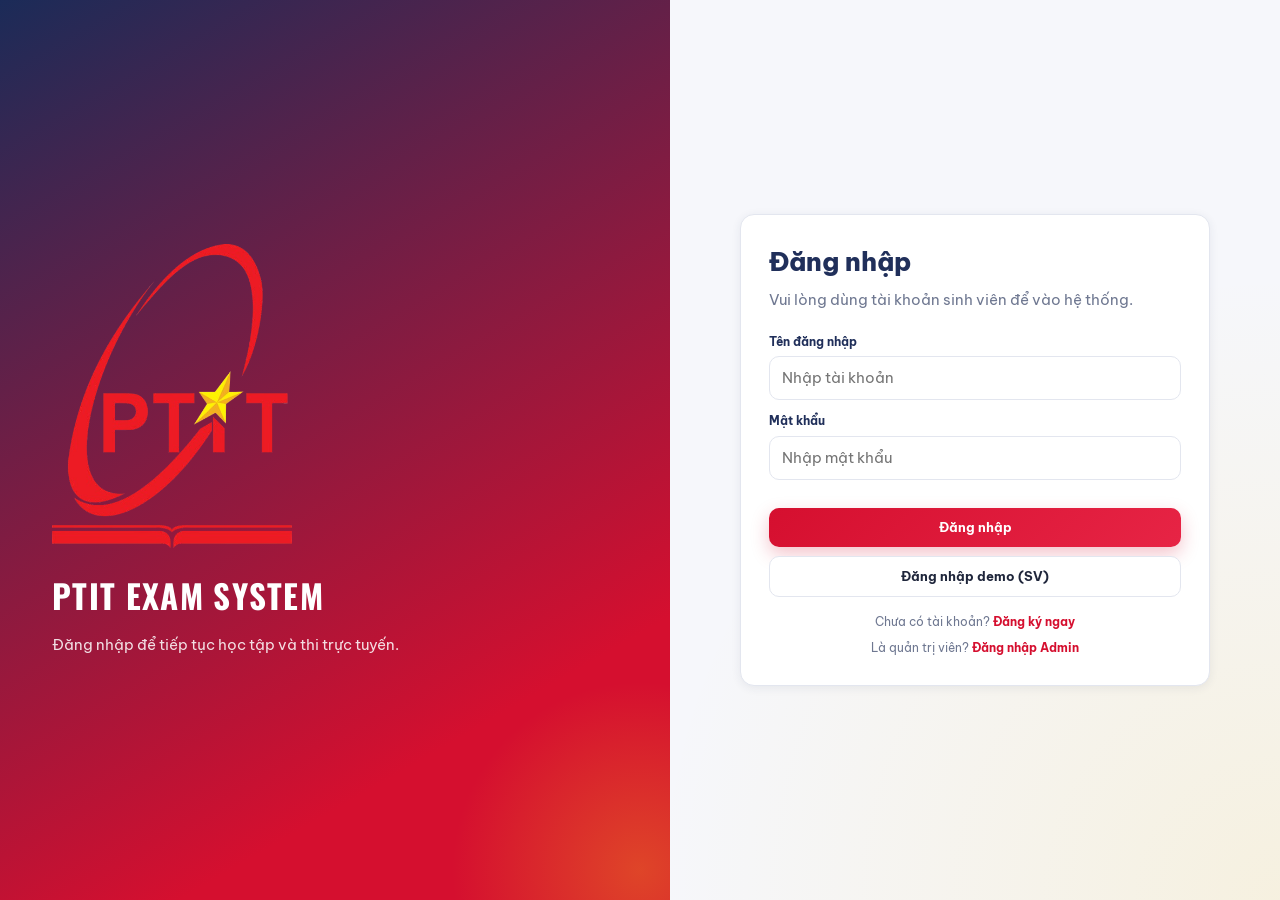
==== index.html @ 9a4d94da "first project" ====
﻿<!DOCTYPE html>
<html lang="vi">
<head>
  <meta charset="UTF-8" />
  <meta name="viewport" content="width=device-width, initial-scale=1.0" />
  <title>PTIT Exam - Đăng nhập</title>
  <link rel="preconnect" href="https://fonts.googleapis.com" />
  <link rel="preconnect" href="https://fonts.gstatic.com" crossorigin />
  <link href="https://fonts.googleapis.com/css2?family=Be+Vietnam+Pro:wght@300;400;500;600;700;800&family=Oswald:wght@500;700&display=swap" rel="stylesheet" />
  <link rel="stylesheet" href="assets/css/base.css" />
  <link rel="stylesheet" href="assets/css/components.css" />
  <link rel="stylesheet" href="assets/css/auth.css" />
</head>
<body>
  <div class="auth-wrap">
    <aside class="auth-brand">
      <img src="assets/images/ptit.png" alt="PTIT" class="brand-logo" />
      <h1>PTIT EXAM SYSTEM</h1>
      <p>Đăng nhập để tiếp tục học tập và thi trực tuyến.</p>
    </aside>

    <main class="auth-form">
      <section class="card auth-card">
        <h2>Đăng nhập</h2>
        <p class="subtitle">Vui lòng dùng tài khoản sinh viên để vào hệ thống.</p>

        <form id="login-form" class="form-grid" novalidate>
          <div class="field" id="field-login-user">
            <label class="form-label" for="login-user">Tên đăng nhập</label>
            <input class="form-control" id="login-user" type="text" placeholder="Nhập tài khoản" />
            <div class="form-error">Vui lòng nhập tên đăng nhập.</div>
          </div>
          <div class="field" id="field-login-pass">
            <label class="form-label" for="login-pass">Mật khẩu</label>
            <input class="form-control" id="login-pass" type="password" placeholder="Nhập mật khẩu" />
            <div class="form-error">Vui lòng nhập mật khẩu.</div>
          </div>
          <div class="auth-rows">
            <button class="btn btn-primary btn-full" type="submit">Đăng nhập</button>
            <button class="btn btn-outline btn-full" id="btn-demo-student" type="button">Đăng nhập demo (SV)</button>
          </div>
        </form>

        <p class="auth-footnote">
          Chưa có tài khoản? <a href="register.html">Đăng ký ngay</a>
        </p>
        <p class="auth-footnote" style="margin-top: 8px;">
          Là quản trị viên? <a href="admin/login.html">Đăng nhập Admin</a>
        </p>
      </section>
    </main>
  </div>

  <script type="module" src="assets/js/pages/login-page.js"></script>
</body>
</html>
---- assets/css/base.css ----
﻿:root {
  --ptit-red: #d50f2f;
  --ptit-red-dark: #ad0b26;
  --ptit-red-soft: #fde8ec;
  --ptit-gold: #f5c119;
  --ptit-gold-dark: #cc9f10;
  --ptit-ink: #1d2238;
  --ptit-navy: #202f5a;
  --bg-page: #f6f7fb;
  --bg-panel: #ffffff;
  --text-main: #1f263b;
  --text-muted: #6f7891;
  --border: #e3e6ef;
  --success: #16a34a;
  --warning: #d97706;
  --danger: #dc2626;
  --radius-sm: 10px;
  --radius-md: 14px;
  --radius-lg: 20px;
  --shadow-sm: 0 2px 10px rgba(32, 47, 90, 0.08);
  --shadow-md: 0 8px 28px rgba(32, 47, 90, 0.14);
}

*,
*::before,
*::after {
  box-sizing: border-box;
}

html,
body {
  margin: 0;
  padding: 0;
}

html {
  font-size: 15px;
  scroll-behavior: smooth;
}

body {
  font-family: 'Be Vietnam Pro', 'Segoe UI', sans-serif;
  color: var(--text-main);
  background:
    radial-gradient(circle at 0 0, rgba(213, 15, 47, 0.08), transparent 35%),
    radial-gradient(circle at 100% 100%, rgba(245, 193, 25, 0.12), transparent 40%),
    var(--bg-page);
  min-height: 100vh;
  line-height: 1.45;
}

a {
  color: inherit;
}

img {
  max-width: 100%;
  display: block;
}

h1,
h2,
h3,
h4,
p {
  margin: 0;
}

input,
select,
textarea,
button {
  font: inherit;
}

.container {
  width: min(1200px, 94vw);
  margin: 0 auto;
}

.page-title {
  font-size: 1.8rem;
  color: var(--ptit-navy);
  font-weight: 800;
}

.page-subtitle {
  margin-top: 6px;
  color: var(--text-muted);
  font-size: 0.92rem;
}

.topbar {
  height: 70px;
  background: linear-gradient(90deg, #182750 0%, #d50f2f 85%);
  color: #fff;
  display: flex;
  align-items: center;
  justify-content: space-between;
  padding: 0 24px;
  box-shadow: var(--shadow-md);
  position: sticky;
  top: 0;
  z-index: 40;
}

.logo-row {
  display: flex;
  align-items: center;
  gap: 10px;
}

.logo-row img {
  height: 42px;
  width: auto;
  object-fit: contain;
}

.logo-row strong {
  font-family: 'Oswald', sans-serif;
  letter-spacing: 0.04em;
  font-size: 1.12rem;
}

.main-area {
  padding: 30px 0 50px;
}

.form-label {
  display: block;
  font-size: 0.82rem;
  font-weight: 700;
  color: var(--ptit-navy);
  margin-bottom: 6px;
}

.form-control {
  width: 100%;
  border: 1.5px solid var(--border);
  border-radius: var(--radius-sm);
  padding: 10px 12px;
  background: #fff;
  color: var(--text-main);
  outline: none;
  transition: border-color 0.2s ease, box-shadow 0.2s ease;
}

.form-control:focus {
  border-color: var(--ptit-red);
  box-shadow: 0 0 0 3px rgba(213, 15, 47, 0.14);
}

.form-error {
  font-size: 0.76rem;
  color: var(--danger);
  margin-top: 5px;
  display: none;
}

.field.error .form-control {
  border-color: var(--danger);
}

.field.error .form-error {
  display: block;
}

@media (max-width: 900px) {
  .page-title {
    font-size: 1.45rem;
  }

  .topbar {
    padding: 0 14px;
  }
}
---- assets/css/components.css ----
﻿.btn {
  border: 0;
  cursor: pointer;
  border-radius: 10px;
  font-weight: 700;
  font-size: 0.88rem;
  padding: 10px 16px;
  display: inline-flex;
  align-items: center;
  justify-content: center;
  gap: 7px;
  transition: transform 0.18s ease, box-shadow 0.2s ease, background-color 0.2s ease;
  text-decoration: none;
}

.btn:hover {
  transform: translateY(-1px);
}

.btn:disabled {
  opacity: 0.55;
  cursor: not-allowed;
  transform: none;
}

.btn-primary {
  color: #fff;
  background: linear-gradient(135deg, var(--ptit-red) 0%, #e72445 100%);
  box-shadow: 0 7px 18px rgba(213, 15, 47, 0.25);
}

.btn-primary:hover {
  background: linear-gradient(135deg, var(--ptit-red-dark) 0%, var(--ptit-red) 100%);
}

.btn-outline {
  border: 1.4px solid var(--border);
  background: #fff;
  color: var(--text-main);
}

.btn-outline:hover {
  border-color: var(--ptit-red);
  color: var(--ptit-red);
}

.btn-navy {
  background: var(--ptit-navy);
  color: #fff;
}

.btn-gold {
  background: linear-gradient(135deg, var(--ptit-gold) 0%, #ffd84b 100%);
  color: #3a2c00;
}

.btn-danger {
  background: var(--danger);
  color: #fff;
}

.btn-ghost {
  background: transparent;
  color: var(--text-muted);
}

.btn-sm {
  font-size: 0.78rem;
  padding: 7px 12px;
}

.btn-full {
  width: 100%;
}

.card {
  border: 1.5px solid var(--border);
  border-radius: var(--radius-md);
  background: var(--bg-panel);
  box-shadow: var(--shadow-sm);
}

.card-head {
  padding: 16px 18px;
  border-bottom: 1.5px solid var(--border);
  display: flex;
  align-items: center;
  justify-content: space-between;
  gap: 10px;
  flex-wrap: wrap;
}

.card-head h3 {
  font-size: 1rem;
  color: var(--ptit-navy);
  font-weight: 800;
}

.card-body {
  padding: 18px;
}

.badge {
  display: inline-flex;
  align-items: center;
  border-radius: 999px;
  font-size: 0.72rem;
  font-weight: 700;
  padding: 4px 10px;
}

.badge-success { background: #e7f9ed; color: #137535; }
.badge-warning { background: #fff4da; color: #a85f04; }
.badge-error { background: #fdecec; color: #b31919; }
.badge-info { background: #e8eefc; color: #2147a8; }
.badge-neutral { background: #eff2f8; color: #5f6780; }

.table-wrap {
  overflow-x: auto;
}

table {
  width: 100%;
  border-collapse: collapse;
}

table th,
table td {
  text-align: left;
  padding: 12px 14px;
  border-bottom: 1px solid var(--border);
}

table th {
  font-size: 0.72rem;
  text-transform: uppercase;
  letter-spacing: 0.05em;
  color: var(--text-muted);
}

table td {
  font-size: 0.85rem;
}

table tr:hover td {
  background: #fafbff;
}

.toast-root {
  position: fixed;
  right: 18px;
  bottom: 20px;
  background: #1f2d52;
  color: #fff;
  border-radius: 10px;
  font-size: 0.85rem;
  padding: 12px 16px;
  opacity: 0;
  transform: translateY(70px);
  transition: all 0.24s ease;
  z-index: 9999;
  max-width: 340px;
}

.toast-root.show {
  opacity: 1;
  transform: translateY(0);
}

.toast-root.success { background: var(--success); }
.toast-root.error { background: var(--danger); }

.modal-overlay {
  position: fixed;
  inset: 0;
  background: rgba(15, 18, 30, 0.55);
  display: none;
  align-items: center;
  justify-content: center;
  padding: 20px;
  z-index: 9998;
}

.modal-overlay.open {
  display: flex;
}

.modal-card {
  width: min(620px, 95vw);
  border-radius: 16px;
  border: 1px solid var(--border);
  background: #fff;
  box-shadow: 0 20px 45px rgba(20, 26, 42, 0.28);
}

.modal-head,
.modal-foot {
  padding: 14px 18px;
  border-bottom: 1px solid var(--border);
}

.modal-head {
  display: flex;
  align-items: center;
  justify-content: space-between;
}

.modal-head h3 {
  font-size: 1rem;
  font-weight: 800;
  color: var(--ptit-navy);
}

.modal-body {
  padding: 16px 18px;
  max-height: 62vh;
  overflow: auto;
}

.modal-foot {
  border-bottom: 0;
  border-top: 1px solid var(--border);
  display: flex;
  justify-content: flex-end;
  gap: 8px;
}
---- assets/css/auth.css ----
﻿.auth-wrap {
  min-height: 100vh;
  display: grid;
  grid-template-columns: 1.1fr 1fr;
}

.auth-brand {
  position: relative;
  background: linear-gradient(150deg, #1b2b58 0%, #d50f2f 78%);
  color: #fff;
  padding: 52px;
  display: flex;
  flex-direction: column;
  justify-content: center;
  overflow: hidden;
}

.auth-brand::before {
  content: '';
  position: absolute;
  width: 380px;
  height: 380px;
  border-radius: 50%;
  background: radial-gradient(circle, rgba(245, 193, 25, 0.3), transparent 70%);
  right: -160px;
  bottom: -160px;
}

.brand-logo {
  width: 240px;
  margin-bottom: 24px;
}

.auth-brand h1 {
  font-family: 'Oswald', sans-serif;
  font-size: 2.2rem;
  letter-spacing: 0.04em;
}

.auth-brand p {
  margin-top: 14px;
  max-width: 430px;
  color: rgba(255, 255, 255, 0.86);
}

.auth-form {
  display: flex;
  align-items: center;
  justify-content: center;
  padding: 30px;
}

.auth-card {
  width: min(470px, 100%);
  padding: 28px;
}

.auth-card h2 {
  color: var(--ptit-navy);
  font-size: 1.72rem;
  font-weight: 800;
}

.auth-card .subtitle {
  margin-top: 8px;
  margin-bottom: 22px;
  color: var(--text-muted);
}

.form-grid {
  display: grid;
  gap: 12px;
}

.auth-rows {
  margin-top: 16px;
  display: grid;
  gap: 9px;
}

.auth-footnote {
  margin-top: 16px;
  font-size: 0.82rem;
  color: var(--text-muted);
  text-align: center;
}

.auth-footnote a {
  color: var(--ptit-red);
  font-weight: 700;
  text-decoration: none;
}

@media (max-width: 940px) {
  .auth-wrap {
    grid-template-columns: 1fr;
  }

  .auth-brand {
    display: none;
  }

  .auth-form {
    padding: 12px;
  }
}
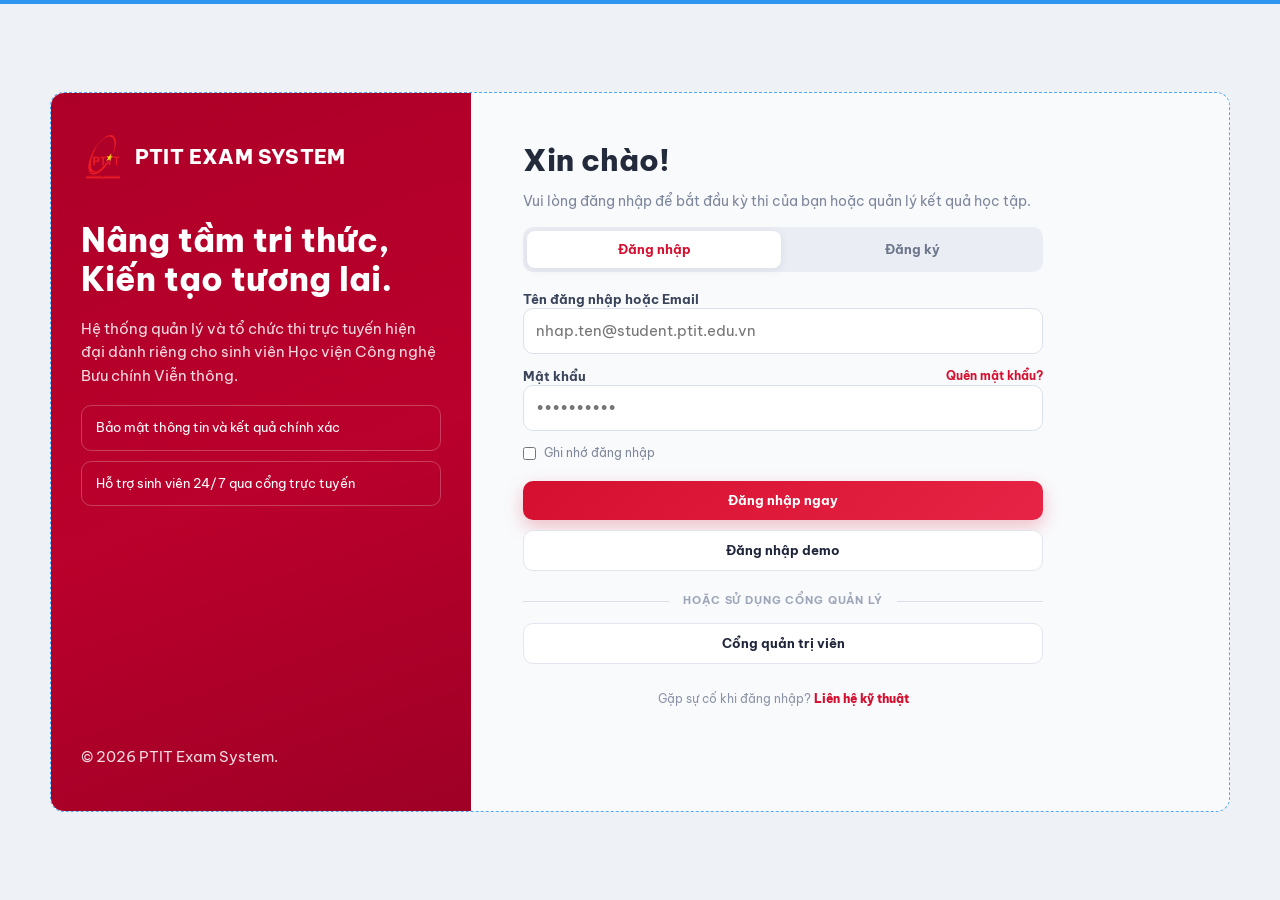
==== commit 8c7d5083: "update lại header, footer, update các trang theo figma" ====
--- a/index.html
+++ b/index.html
@@ -11,47 +11,68 @@
   <link rel="stylesheet" href="assets/css/components.css" />
   <link rel="stylesheet" href="assets/css/auth.css" />
 </head>
-<body>
-  <div class="auth-wrap">
-    <aside class="auth-brand">
-      <img src="assets/images/ptit.png" alt="PTIT" class="brand-logo" />
-      <h1>PTIT EXAM SYSTEM</h1>
-      <p>Đăng nhập để tiếp tục học tập và thi trực tuyến.</p>
-    </aside>
+<body class="auth-page student-auth-page">
+  <div class="auth-shell">
+    <div class="auth-wrap student-auth-wrap">
+      <aside class="auth-brand">
+        <div class="auth-brand-head">
+          <img src="assets/images/ptit.png" alt="PTIT" class="brand-logo" />
+          <strong>PTIT EXAM SYSTEM</strong>
+        </div>
+        <h1>Nâng tầm tri thức,<br />Kiến tạo tương lai.</h1>
+        <p>Hệ thống quản lý và tổ chức thi trực tuyến hiện đại dành riêng cho sinh viên Học viện Công nghệ Bưu chính Viễn thông.</p>
+        <ul class="auth-brand-list">
+          <li>Bảo mật thông tin và kết quả chính xác</li>
+          <li>Hỗ trợ sinh viên 24/7 qua cổng trực tuyến</li>
+        </ul>
+        <p class="auth-brand-copy">© 2026 PTIT Exam System.</p>
+      </aside>
 
-    <main class="auth-form">
-      <section class="card auth-card">
-        <h2>Đăng nhập</h2>
-        <p class="subtitle">Vui lòng dùng tài khoản sinh viên để vào hệ thống.</p>
+      <main class="auth-form">
+        <section class="auth-card">
+          <h2>Xin chào!</h2>
+          <p class="subtitle">Vui lòng đăng nhập để bắt đầu kỳ thi của bạn hoặc quản lý kết quả học tập.</p>
 
-        <form id="login-form" class="form-grid" novalidate>
-          <div class="field" id="field-login-user">
-            <label class="form-label" for="login-user">Tên đăng nhập</label>
-            <input class="form-control" id="login-user" type="text" placeholder="Nhập tài khoản" />
-            <div class="form-error">Vui lòng nhập tên đăng nhập.</div>
-          </div>
-          <div class="field" id="field-login-pass">
-            <label class="form-label" for="login-pass">Mật khẩu</label>
-            <input class="form-control" id="login-pass" type="password" placeholder="Nhập mật khẩu" />
-            <div class="form-error">Vui lòng nhập mật khẩu.</div>
-          </div>
-          <div class="auth-rows">
-            <button class="btn btn-primary btn-full" type="submit">Đăng nhập</button>
-            <button class="btn btn-outline btn-full" id="btn-demo-student" type="button">Đăng nhập demo (SV)</button>
-          </div>
-        </form>
+          <nav class="auth-switch" aria-label="Auth switch">
+            <a class="active" href="index.html">Đăng nhập</a>
+            <a href="register.html">Đăng ký</a>
+          </nav>
 
-        <p class="auth-footnote">
-          Chưa có tài khoản? <a href="register.html">Đăng ký ngay</a>
-        </p>
-        <p class="auth-footnote" style="margin-top: 8px;">
-          Là quản trị viên? <a href="admin/login.html">Đăng nhập Admin</a>
-        </p>
-      </section>
-    </main>
+          <form id="login-form" class="form-grid" novalidate>
+            <div class="field" id="field-login-user">
+              <label class="form-label" for="login-user">Tên đăng nhập hoặc Email</label>
+              <input class="form-control" id="login-user" type="text" placeholder="nhap.ten@student.ptit.edu.vn" />
+              <div class="form-error">Vui lòng nhập tên đăng nhập.</div>
+            </div>
+            <div class="field" id="field-login-pass">
+              <div class="field-head">
+                <label class="form-label" for="login-pass">Mật khẩu</label>
+                <a class="field-link" href="#">Quên mật khẩu?</a>
+              </div>
+              <input class="form-control" id="login-pass" type="password" placeholder="••••••••••" />
+              <div class="form-error">Vui lòng nhập mật khẩu.</div>
+            </div>
+            <label class="remember-row">
+              <input type="checkbox" />
+              <span>Ghi nhớ đăng nhập</span>
+            </label>
+            <div class="auth-rows">
+              <button class="btn btn-primary btn-full" type="submit">Đăng nhập ngay</button>
+              <button class="btn btn-outline btn-full" id="btn-demo-student" type="button">Đăng nhập demo</button>
+            </div>
+          </form>
+
+          <div class="auth-divider">HOẶC SỬ DỤNG CỔNG QUẢN LÝ</div>
+          <a class="btn btn-outline btn-full admin-portal-btn" href="admin/login.html">Cổng quản trị viên</a>
+
+          <p class="auth-help">
+            Gặp sự cố khi đăng nhập? <a href="#">Liên hệ kỹ thuật</a>
+          </p>
+        </section>
+      </main>
+    </div>
   </div>
 
   <script type="module" src="assets/js/pages/login-page.js"></script>
 </body>
 </html>
-
--- a/assets/css/base.css
+++ b/assets/css/base.css
@@ -6,7 +6,7 @@
   --ptit-gold-dark: #cc9f10;
   --ptit-ink: #1d2238;
   --ptit-navy: #202f5a;
-  --bg-page: #f6f7fb;
+  --bg-page: #eef1f6;
   --bg-panel: #ffffff;
   --text-main: #1f263b;
   --text-muted: #6f7891;
@@ -41,10 +41,7 @@
 body {
   font-family: 'Be Vietnam Pro', 'Segoe UI', sans-serif;
   color: var(--text-main);
-  background:
-    radial-gradient(circle at 0 0, rgba(213, 15, 47, 0.08), transparent 35%),
-    radial-gradient(circle at 100% 100%, rgba(245, 193, 25, 0.12), transparent 40%),
-    var(--bg-page);
+  background: var(--bg-page);
   min-height: 100vh;
   line-height: 1.45;
 }
@@ -91,13 +88,13 @@
 }
 
 .topbar {
-  height: 70px;
+  height: 68px;
   background: linear-gradient(90deg, #182750 0%, #d50f2f 85%);
   color: #fff;
   display: flex;
   align-items: center;
   justify-content: space-between;
-  padding: 0 24px;
+  padding: 0 20px;
   box-shadow: var(--shadow-md);
   position: sticky;
   top: 0;
@@ -111,7 +108,7 @@
 }
 
 .logo-row img {
-  height: 42px;
+  height: 38px;
   width: auto;
   object-fit: contain;
 }
--- a/assets/css/auth.css
+++ b/assets/css/auth.css
@@ -1,106 +1,376 @@
-﻿.auth-wrap {
+﻿.auth-page {
+  background: #eef1f6;
   min-height: 100vh;
-  display: grid;
-  grid-template-columns: 1.1fr 1fr;
+  border-top: 4px solid #2f96ef;
+}
+
+.auth-shell {
+  min-height: calc(100vh - 4px);
+  display: flex;
+  align-items: center;
+  justify-content: center;
+  padding: 20px;
+}
+
+.auth-wrap {
+  width: min(1180px, 95vw);
+  min-height: 720px;
+  border: 1.5px dashed #4ca7f6;
+  border-radius: 14px;
+  overflow: hidden;
+  background: #fff;
+}
+
+.student-auth-wrap {
+  display: grid;
+  grid-template-columns: minmax(320px, 420px) 1fr;
 }
 
 .auth-brand {
-  position: relative;
-  background: linear-gradient(150deg, #1b2b58 0%, #d50f2f 78%);
+  background: linear-gradient(160deg, #ad0028 0%, #ba002c 54%, #9f0026 100%);
   color: #fff;
-  padding: 52px;
+  padding: 42px 30px;
   display: flex;
   flex-direction: column;
-  justify-content: center;
-  overflow: hidden;
-}
-
-.auth-brand::before {
-  content: '';
-  position: absolute;
-  width: 380px;
-  height: 380px;
-  border-radius: 50%;
-  background: radial-gradient(circle, rgba(245, 193, 25, 0.3), transparent 70%);
-  right: -160px;
-  bottom: -160px;
+  gap: 18px;
+}
+
+.auth-brand-head {
+  display: flex;
+  align-items: center;
+  gap: 10px;
 }
 
 .brand-logo {
-  width: 240px;
-  margin-bottom: 24px;
+  width: 44px;
+  height: 44px;
+  object-fit: contain;
+}
+
+.auth-brand-head strong {
+  font-size: 1.36rem;
+  font-weight: 800;
+  letter-spacing: 0.01em;
 }
 
 .auth-brand h1 {
-  font-family: 'Oswald', sans-serif;
+  margin-top: 24px;
   font-size: 2.2rem;
-  letter-spacing: 0.04em;
+  line-height: 1.18;
+  font-weight: 800;
 }
 
 .auth-brand p {
-  margin-top: 14px;
-  max-width: 430px;
+  font-size: 0.98rem;
+  line-height: 1.6;
   color: rgba(255, 255, 255, 0.86);
 }
 
+.auth-brand-list {
+  list-style: none;
+  padding: 0;
+  margin: 0;
+  display: grid;
+  gap: 10px;
+}
+
+.auth-brand-list li {
+  border: 1px solid rgba(255, 255, 255, 0.24);
+  border-radius: 10px;
+  padding: 12px 14px;
+  font-size: 0.88rem;
+}
+
+.auth-brand-copy {
+  margin-top: auto;
+  font-size: 0.75rem;
+  color: rgba(255, 255, 255, 0.74);
+}
+
 .auth-form {
-  display: flex;
-  align-items: center;
-  justify-content: center;
-  padding: 30px;
+  padding: 46px 52px;
+  background: #f9fafc;
 }
 
 .auth-card {
-  width: min(470px, 100%);
-  padding: 28px;
+  width: min(520px, 100%);
+  background: transparent;
+  border: 0;
+  box-shadow: none;
+  padding: 0;
 }
 
 .auth-card h2 {
-  color: var(--ptit-navy);
-  font-size: 1.72rem;
+  color: #222a3b;
+  font-size: 2rem;
   font-weight: 800;
 }
 
 .auth-card .subtitle {
   margin-top: 8px;
-  margin-bottom: 22px;
-  color: var(--text-muted);
+  margin-bottom: 16px;
+  color: #7d869b;
+  font-size: 0.94rem;
+}
+
+.auth-switch {
+  display: grid;
+  grid-template-columns: 1fr 1fr;
+  border-radius: 10px;
+  background: #eaedf4;
+  padding: 4px;
+  gap: 4px;
+  margin-bottom: 18px;
+}
+
+.auth-switch a {
+  text-decoration: none;
+  color: #6d768a;
+  font-weight: 700;
+  font-size: 0.88rem;
+  text-align: center;
+  border-radius: 8px;
+  padding: 9px 8px;
+}
+
+.auth-switch a.active {
+  background: #fff;
+  color: var(--ptit-red);
+  box-shadow: 0 2px 10px rgba(15, 23, 42, 0.08);
 }
 
 .form-grid {
   display: grid;
-  gap: 12px;
+  gap: 13px;
+}
+
+.field-head {
+  display: flex;
+  align-items: center;
+  justify-content: space-between;
+}
+
+.form-label {
+  margin: 0;
+  color: #3a445a;
+  font-size: 0.84rem;
+}
+
+.field-link {
+  color: var(--ptit-red);
+  font-size: 0.78rem;
+  font-weight: 700;
+  text-decoration: none;
+}
+
+.form-control {
+  border-radius: 10px;
+  border: 1.5px solid #dbe1ec;
+  padding: 11px 12px;
+  background: #fff;
+}
+
+.remember-row {
+  display: inline-flex;
+  align-items: center;
+  gap: 8px;
+  color: #7f879a;
+  font-size: 0.83rem;
+}
+
+.remember-row input {
+  margin: 0;
 }
 
 .auth-rows {
+  margin-top: 6px;
+  display: grid;
+  gap: 10px;
+}
+
+.auth-divider {
+  display: flex;
+  align-items: center;
+  gap: 14px;
+  margin: 22px 0 14px;
+  color: #9da5b8;
+  font-size: 0.72rem;
+  font-weight: 700;
+  letter-spacing: 0.08em;
+}
+
+.auth-divider::before,
+.auth-divider::after {
+  content: "";
+  height: 1px;
+  background: #d9deea;
+  flex: 1;
+}
+
+.admin-portal-btn {
+  font-weight: 700;
+}
+
+.auth-help {
+  margin-top: 26px;
+  text-align: center;
+  color: #8b93a6;
+  font-size: 0.82rem;
+}
+
+.auth-help a {
+  color: var(--ptit-red);
+  text-decoration: none;
+  font-weight: 800;
+}
+
+.admin-auth-page {
+  border-top: 4px solid #2f96ef;
+}
+
+.admin-shell {
+  min-height: calc(100vh - 4px);
+  display: grid;
+  grid-template-rows: auto 1fr auto;
+}
+
+.admin-back-link {
+  color: #62708b;
+  text-decoration: none;
+  font-size: 0.95rem;
+  padding: 18px 28px;
+}
+
+.admin-auth-main {
+  display: flex;
+  align-items: center;
+  justify-content: center;
+  padding: 16px;
+}
+
+.admin-auth-card {
+  width: min(520px, 95vw);
+  background: #fff;
+  border: 1.5px dashed #4ca7f6;
+  border-radius: 12px;
+  box-shadow: 0 14px 36px rgba(17, 31, 64, 0.14);
+  padding: 32px 30px;
+}
+
+.admin-brand-icon {
+  width: 84px;
+  height: 84px;
+  border-radius: 18px;
+  background: #f6e9ee;
+  display: flex;
+  align-items: center;
+  justify-content: center;
+  margin: 0 auto 14px;
+}
+
+.admin-brand-icon .brand-logo {
+  width: 52px;
+  height: 52px;
+}
+
+.admin-auth-card h1 {
+  text-align: center;
+  color: #b1082f;
+  font-size: 2rem;
+  font-weight: 800;
+}
+
+.admin-subtitle {
+  margin-top: 2px;
+  text-align: center;
+  color: #7c8599;
+  font-weight: 700;
+}
+
+.admin-security {
+  margin: 10px auto 16px;
+  width: fit-content;
+  border: 1px solid #f3ccd4;
+  border-radius: 999px;
+  background: #fff4f6;
+  color: #cf2144;
+  padding: 6px 12px;
+  font-size: 0.79rem;
+}
+
+.admin-alert {
   margin-top: 16px;
-  display: grid;
-  gap: 9px;
-}
-
-.auth-footnote {
-  margin-top: 16px;
-  font-size: 0.82rem;
-  color: var(--text-muted);
-  text-align: center;
-}
-
-.auth-footnote a {
-  color: var(--ptit-red);
-  font-weight: 700;
-  text-decoration: none;
-}
-
-@media (max-width: 940px) {
-  .auth-wrap {
+  border-radius: 10px;
+  background: #f3f5f9;
+  border: 1px solid #e2e7f0;
+  padding: 12px;
+}
+
+.admin-alert strong {
+  color: #2e3648;
+  font-size: 0.9rem;
+}
+
+.admin-alert p {
+  margin-top: 6px;
+  color: #70798f;
+  font-size: 0.83rem;
+  line-height: 1.6;
+}
+
+.admin-auth-footer {
+  border-top: 1px solid #d9e0ec;
+  text-align: center;
+  padding: 18px 14px 24px;
+  color: #8f98aa;
+}
+
+.admin-auth-footer p {
+  margin-bottom: 8px;
+}
+
+.admin-auth-footer div {
+  display: flex;
+  align-items: center;
+  justify-content: center;
+  gap: 14px;
+  margin-bottom: 8px;
+}
+
+.admin-auth-footer a {
+  color: #b20a31;
+  text-decoration: none;
+  font-weight: 800;
+}
+
+.admin-auth-footer small {
+  font-size: 0.78rem;
+}
+
+@media (max-width: 980px) {
+  .auth-shell {
+    padding: 12px;
+  }
+
+  .student-auth-wrap {
     grid-template-columns: 1fr;
   }
 
   .auth-brand {
-    display: none;
+    min-height: auto;
+    padding: 28px 22px;
+  }
+
+  .auth-brand h1 {
+    margin-top: 14px;
+    font-size: 1.7rem;
   }
 
   .auth-form {
-    padding: 12px;
-  }
-}
+    padding: 24px 20px;
+  }
+
+  .auth-card {
+    width: 100%;
+  }
+}
